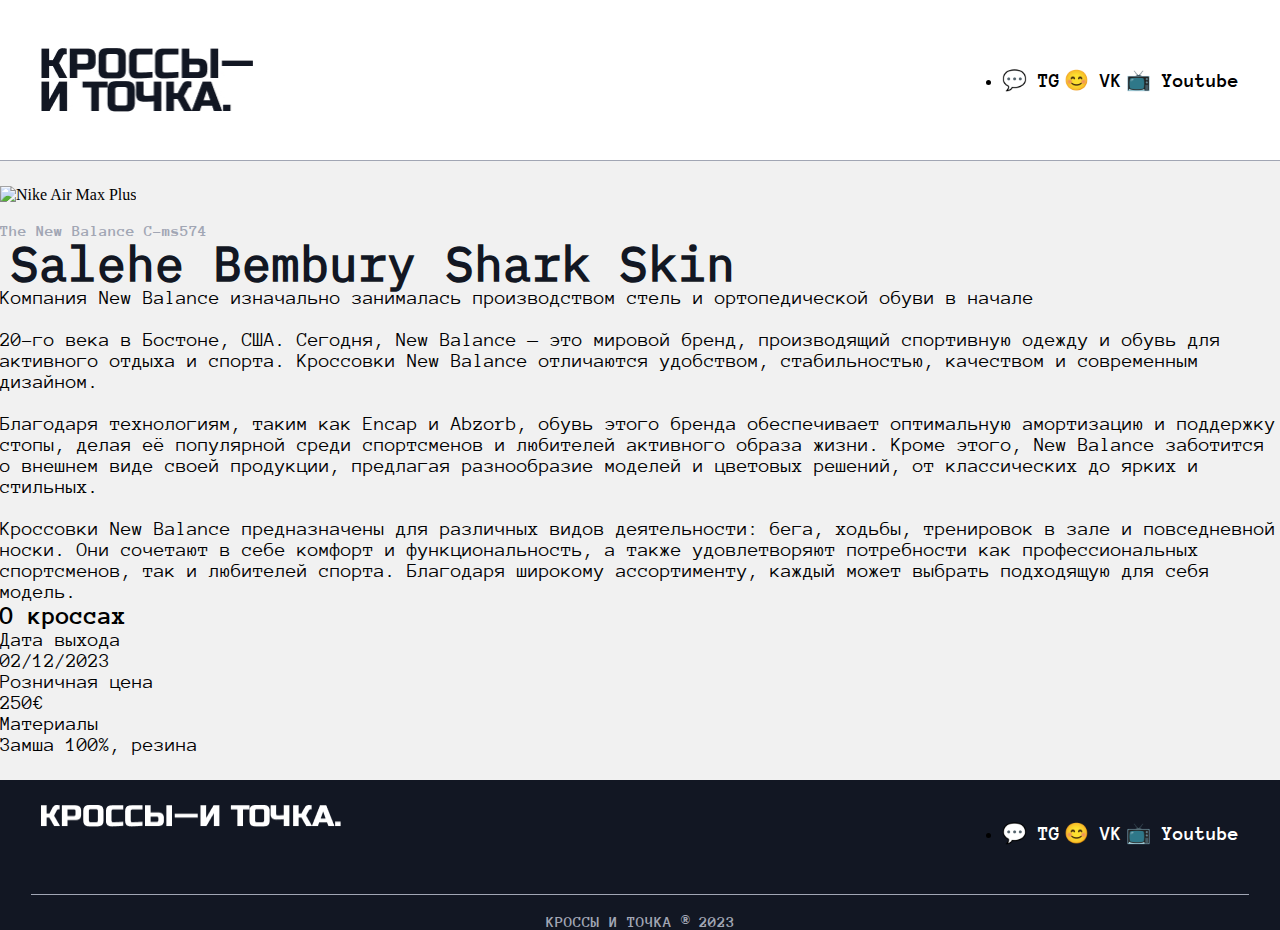
==== 1.html @ 012ce9b2 "Create 1.html" ====
<html lang="ru">
  <head>
    <meta charset="UTF-8">
    <meta name="viewport" content="width=device-width, initial-scale=1.0">
    <title>The New Balance C-ms574</title>
    <link rel="stylesheet" href="style.css"/>
  </head>
  <body>
    <header class="header">
      <div class="title">
        <img src="logo.jpg">
        <nav class="ads">
          <ul>
            <li style="gap: 24px;">
              <a href="https://telegram.org">💬 TG</a>
              <a href="https://vk.com">😊 VK</a>
              <a href="https://www.youtube.com">📺 Youtube</a>
            </li>
          </ul>
        </nav>
      </div>
    </header>
    <div class="rec"></div> 
    <main>
        <div class="big_container">
            <img alt="Nike Air Max Plus" src="sneaker-big__img.jpg">
            <h1>The New Balance C-ms574</h1>
            <h2>Salehe Bembury Shark Skin</h2>
            <add_info>
                <p>Компания New Balance изначально занималась производством стель и ортопедической обуви в начале <br><br>
                    20-го века в Бостоне, США. Сегодня, New Balance — это мировой бренд, производящий спортивную одежду и обувь 
                    для активного отдыха и спорта. Кроссовки New Balance отличаются удобством, стабильностью, качеством и современным дизайном.<br><br>
                    Благодаря технологиям, таким как Encap и Abzorb, обувь этого бренда обеспечивает оптимальную амортизацию и поддержку стопы, делая её 
                    популярной среди спортсменов и любителей активного образа жизни. Кроме этого, New Balance заботится о внешнем виде своей продукции, предлагая 
                    разнообразие моделей и цветовых решений, от классических до ярких и стильных.<br><br>
                    Кроссовки New Balance предназначены для различных видов деятельности: бега, ходьбы, тренировок в зале и повседневной носки. Они сочетают в себе 
                    комфорт и функциональность, а также удовлетворяют потребности как профессиональных спортсменов, так и любителей спорта. Благодаря широкому ассортименту, 
                    каждый может выбрать подходящую для себя модель.
                </p>
                <add_parametrs>
                    <h3>О кроссах</h3>
                    <rec></rec>
                    <piece_of_parametrs>
                        <p>Дата выхода</p>
                        <p>02/12/2023</p>
                    </piece_of_parametrs>
                    <rec></rec>
                    <piece_of_parametrs>
                        <p>Розничная цена</p>
                        <p>250€</p>
                    </piece_of_parametrs>
                    <rec></rec>
                    <piece_of_parametrs>
                        <p>Материалы</p>
                        <p>Замша 100%, резина</p>
                    </piece_of_parametrs>
                    <rec></rec>
                </add_parametrs>
            </add_info>
        </div>
    </main>
    <footer class="footer">
      <div class="title">
        <img src="footer_logo.png" style="width: 299.653px; height: 22.32px;">
        <nav class="ads">
            <ul>
              <li style="gap: 24px;">
                <a href="https://telegram.org" style="color: white;">💬 TG</a>
                <a href="https://vk.com" style="color: white;">😊 VK</a>
                <a href="https://www.youtube.com" style="color: white;">📺 Youtube</a>
              </li>
            </ul>
          </nav>
      </div>
      <div class="rec_footer"></div>
      <h1>КРОССЫ И ТОЧКА ® 2023</h1>
    </footer>
  </body>
</html>
---- style.css ----
@font-face {
    font-family: "Anonymous Pro";
    src: url(fonts/AnonymousPro-Bold.ttf);
    font-weight: 700;
}

@font-face {
  font-family: "Anonymous Pro";
  src: url(fonts/AnonymousPro-Regular.ttf);
}
@font-face {
  font-family: "IBM Plex Mono";
  src: url(fonts/IBMPlexMono-Regular.ttf)
}

body {
  margin: 0px;
}

header {
  display: flex;
  flex-direction: column;
  align-items: center;
  width: 100%;
  background-color: white;
  padding: 25px 0px;
}

.header {
  display: flex;
  justify-content:space-around;
  align-items: center; 
  background-color: white;
  width: 100%; 
  height: 110px;
}

.ads {
  display: inline-flex;
  align-items: center;
  gap: 24px;
  padding-right: 10px;
 }
 .ads a {
  color: #000;
  font-family: Anonymous Pro;
  font-size: 20px;
  font-style: normal;
  font-weight: 700;
  line-height: normal;
  text-decoration-line: none;
}

.rec {
  width: 100%;
  height: 1px;
  background-color: #A1A6B4;
  flex-shrink: 0;
}

.title {
  display: inline-flex;
  justify-content: space-between;
  width: 1218px;
}
.title img {
  width: 212.34px;
  height: 63.24px;
  padding-left: 10px;
}

main {
  display: flex;
  flex-direction: column;
  align-items: center;
  width: 100%;
  background-color: #F1F1F1;
  padding: 25px 0px;
}

.main {
  display: flex;
  flex-direction: column;
  align-items: flex-start;
  gap: 24px; 
}

.Triplekill {
  display: flex;
  align-items: flex-start;
  width: 1218px;
  height: auto;
  gap: 24px; 
}

.container {
  display: flex;
	display: inline-block;
  background-color: white;
  border-radius: 12px;
  border: 0px solid var(--text_gray, #A1A6B4); 
	margin: 10px;
}
.container img {
  display: flex;
	width: 370px;
  border-radius: 12px 12px 0px 0px; 
}
.container div {
  display: flex;
  flex-direction: column;
  justify-content: center;
  align-items: flex-start;
  gap: 10px;
  padding: 32px 24px; 
}

footer {
  display: flex;
  flex-direction: column;
  align-items: center;
  width: 100%;
  height: 100px;
  padding: 25px 0px;
  background-color: #121723;
}

.rec_footer {
  width: 1218px;
  height: 1px;
  background-color: #A1A6B4;
  flex-shrink: 0;
  margin-top: 33px;
}

h1 {
  font-family: Anonymous Pro;
  font-size: 16px;
  font-style: normal;
  font-weight: 700;
  line-height: normal; 
  color: #A1A6B4;
  margin-top: 18px;
  margin-bottom: 0px;
}

h2 {
  color: #121723;
  font-family: IBM Plex Mono;
  font-size: 48px;
  font-style: normal;
  font-weight: 700;
  line-height: 100%;
  margin: 0px 10px;
}

h3 {
  font-family: "Anonymous Pro", sans-serif;
	font-size: 26px;
  margin: 0px;
}

p {
  font-family: "Anonymous Pro", sans-serif;
  font-size: 20px;
  margin: 0px;
}
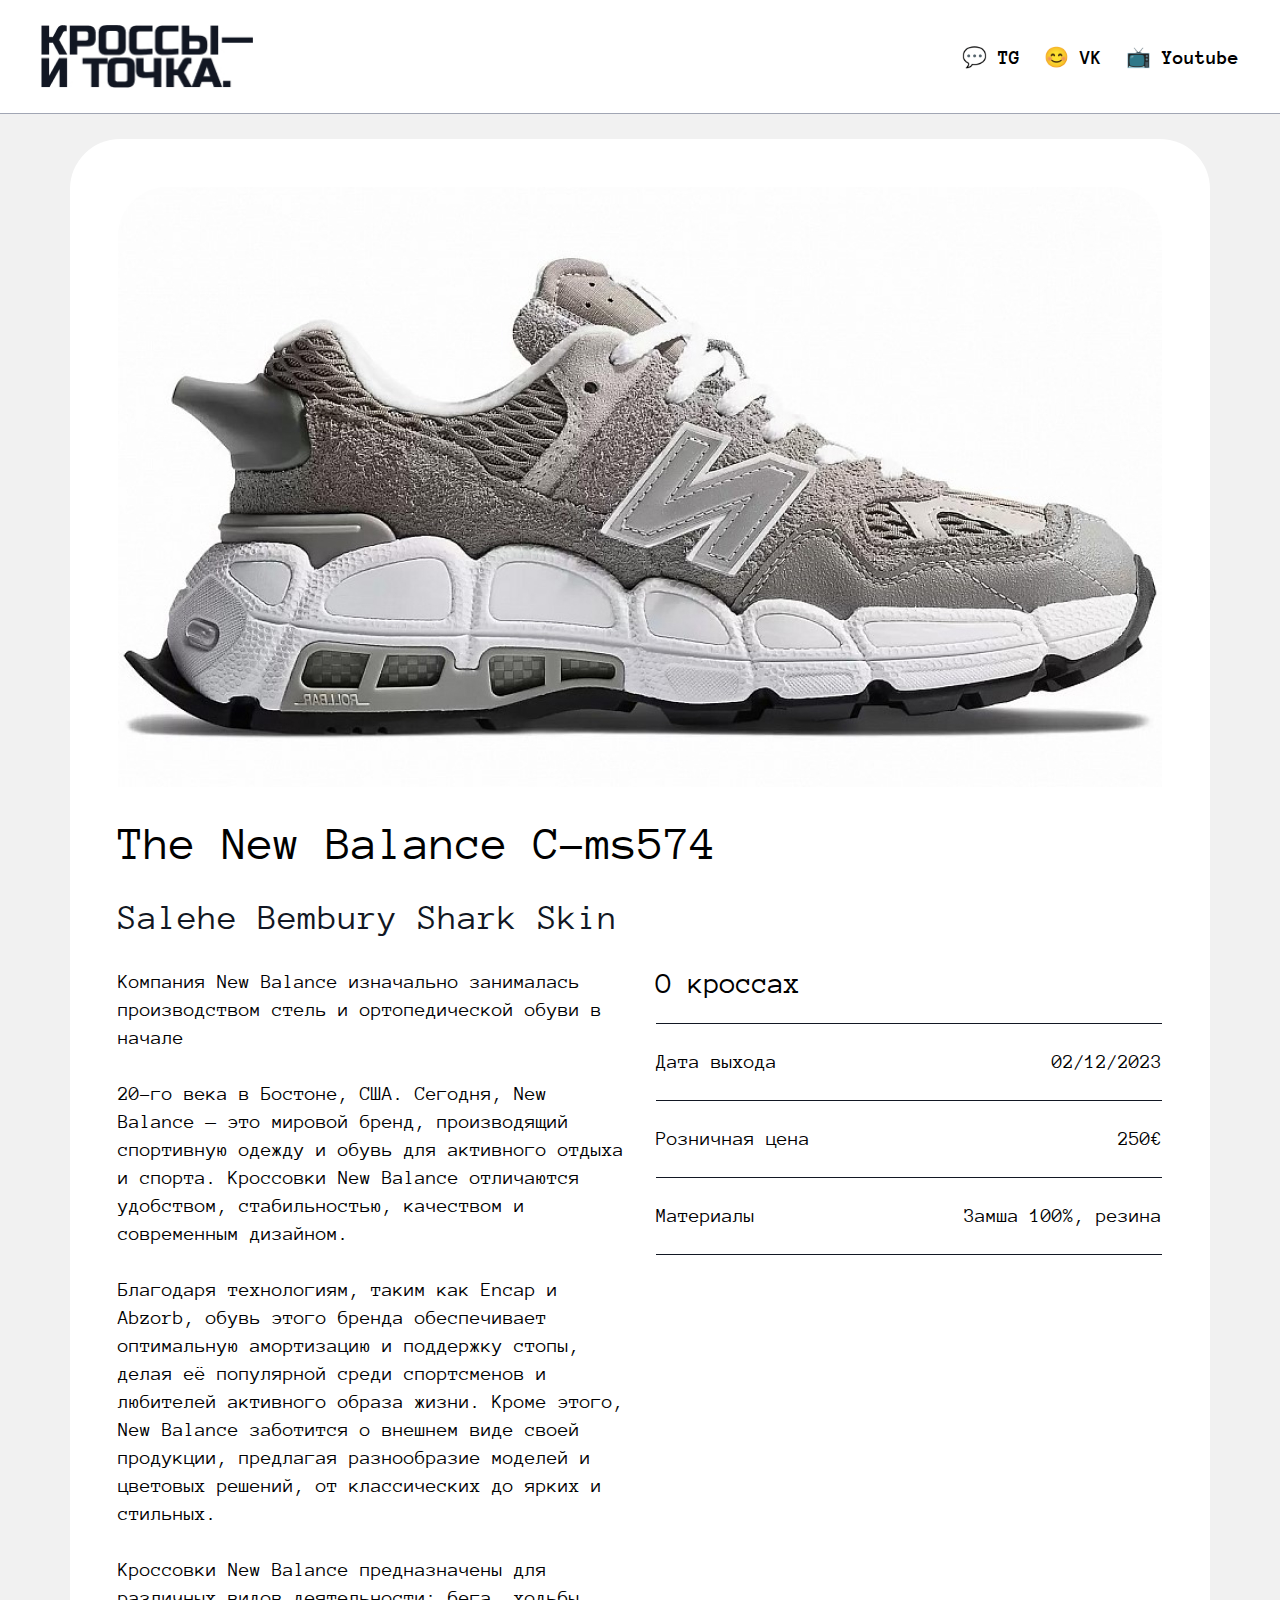
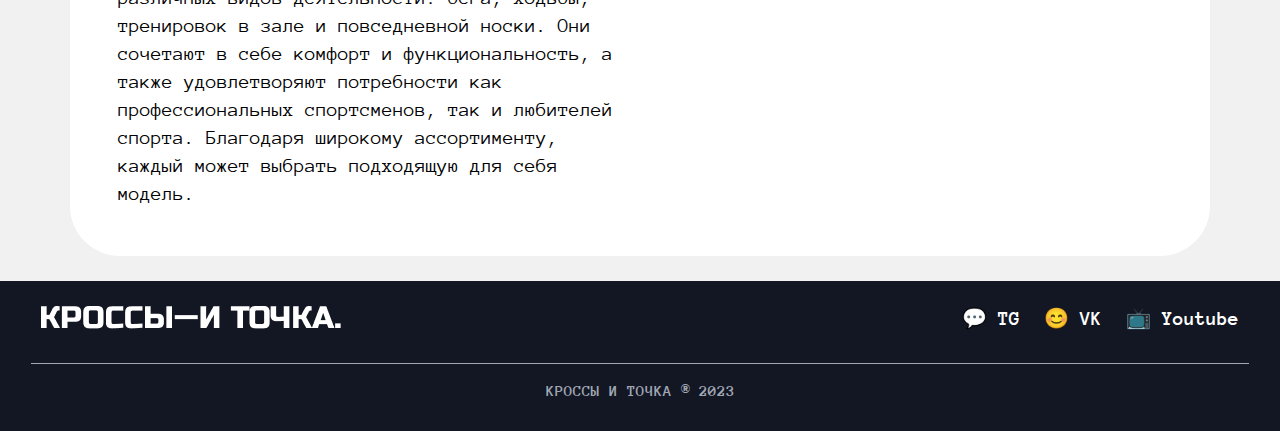
==== commit 47b81ca5: "Update 1.html" ====
--- a/1.html
+++ b/1.html
@@ -8,7 +8,7 @@
   <body>
     <header class="header">
       <div class="title">
-        <img src="logo.jpg">
+        <a href="index.html"><img src="logo.jpg"></a>
         <nav class="ads">
           <ul>
             <li style="gap: 24px;">
--- a/style.css
+++ b/style.css
@@ -17,7 +17,7 @@
   margin: 0px;
 }
 
-header {
+.header {
   display: flex;
   flex-direction: column;
   align-items: center;
@@ -26,19 +26,9 @@
   padding: 25px 0px;
 }
 
-.header {
-  display: flex;
-  justify-content:space-around;
-  align-items: center; 
-  background-color: white;
-  width: 100%; 
-  height: 110px;
-}
-
 .ads {
   display: inline-flex;
   align-items: center;
-  gap: 24px;
   padding-right: 10px;
  }
  .ads a {
@@ -51,6 +41,16 @@
   text-decoration-line: none;
 }
 
+ul {
+  margin: 0px;
+  padding: 0px;
+}
+
+li {
+  display: flex;
+  gap: 24px;
+}
+
 .rec {
   width: 100%;
   height: 1px;
@@ -80,17 +80,79 @@
 
 .main {
   display: flex;
-  flex-direction: column;
+  flex-wrap: wrap;
   align-items: flex-start;
   gap: 24px; 
-}
-
-.Triplekill {
-  display: flex;
-  align-items: flex-start;
   width: 1218px;
-  height: auto;
+}
+
+.name {
+  width: 100%;
+}
+
+.big_container {
+  display: flex;
+  width: 1044px;
+  padding: 48px;
+  flex-direction: column;
+  align-items: flex-start;
+  gap: 32px; 
+  border-radius: 50px;
+  background: var(--white-100, #FFF); 
+}
+.big_container img {
+  height: 600px;
+  align-self: stretch; 
+}
+.big_container h1 {
+  color: #000;
+  font-family: Anonymous Pro;
+  font-size: 48px;
+  font-style: normal;
+  font-weight: 400;
+  margin: 0px;
+}
+.big_container h2 {
+  font-family: Anonymous Pro;
+  font-size: 36px;
+  font-style: normal;
+  font-weight: 400;
+  margin: 0px;
+}
+.big_container h3 {
+  font-family: Anonymous Pro;
+  font-size: 30px;
+  font-style: normal;
+  font-weight: 400;
+}
+.big_container add_info {
+  display: flex;
+  align-items: flex-start;
+  gap: 32px; 
+}
+.big_container p {
+  font-family: Anonymous Pro;
+  font-size: 20px;
+  font-style: normal;
+  font-weight: 400;
+  line-height: 28px;
+}
+.big_container add_parametrs {
+  display: flex;
+  flex-direction: column;
+  align-items: flex-start;
   gap: 24px; 
+}
+.big_container rec {
+  width: 506px;
+  height: 1px;
+  background-color: #121723;
+}
+.big_container piece_of_parametrs{
+  display: flex;
+  justify-content: space-between;
+  align-items: flex-start;
+  width: 506px;
 }
 
 .container {
@@ -100,6 +162,7 @@
   border-radius: 12px;
   border: 0px solid var(--text_gray, #A1A6B4); 
 	margin: 10px;
+  width: 370px;
 }
 .container img {
   display: flex;
@@ -115,7 +178,7 @@
   padding: 32px 24px; 
 }
 
-footer {
+.footer {
   display: flex;
   flex-direction: column;
   align-items: center;
@@ -164,4 +227,8 @@
   font-family: "Anonymous Pro", sans-serif;
   font-size: 20px;
   margin: 0px;
+}
+
+li::marker{
+  content: none;
 }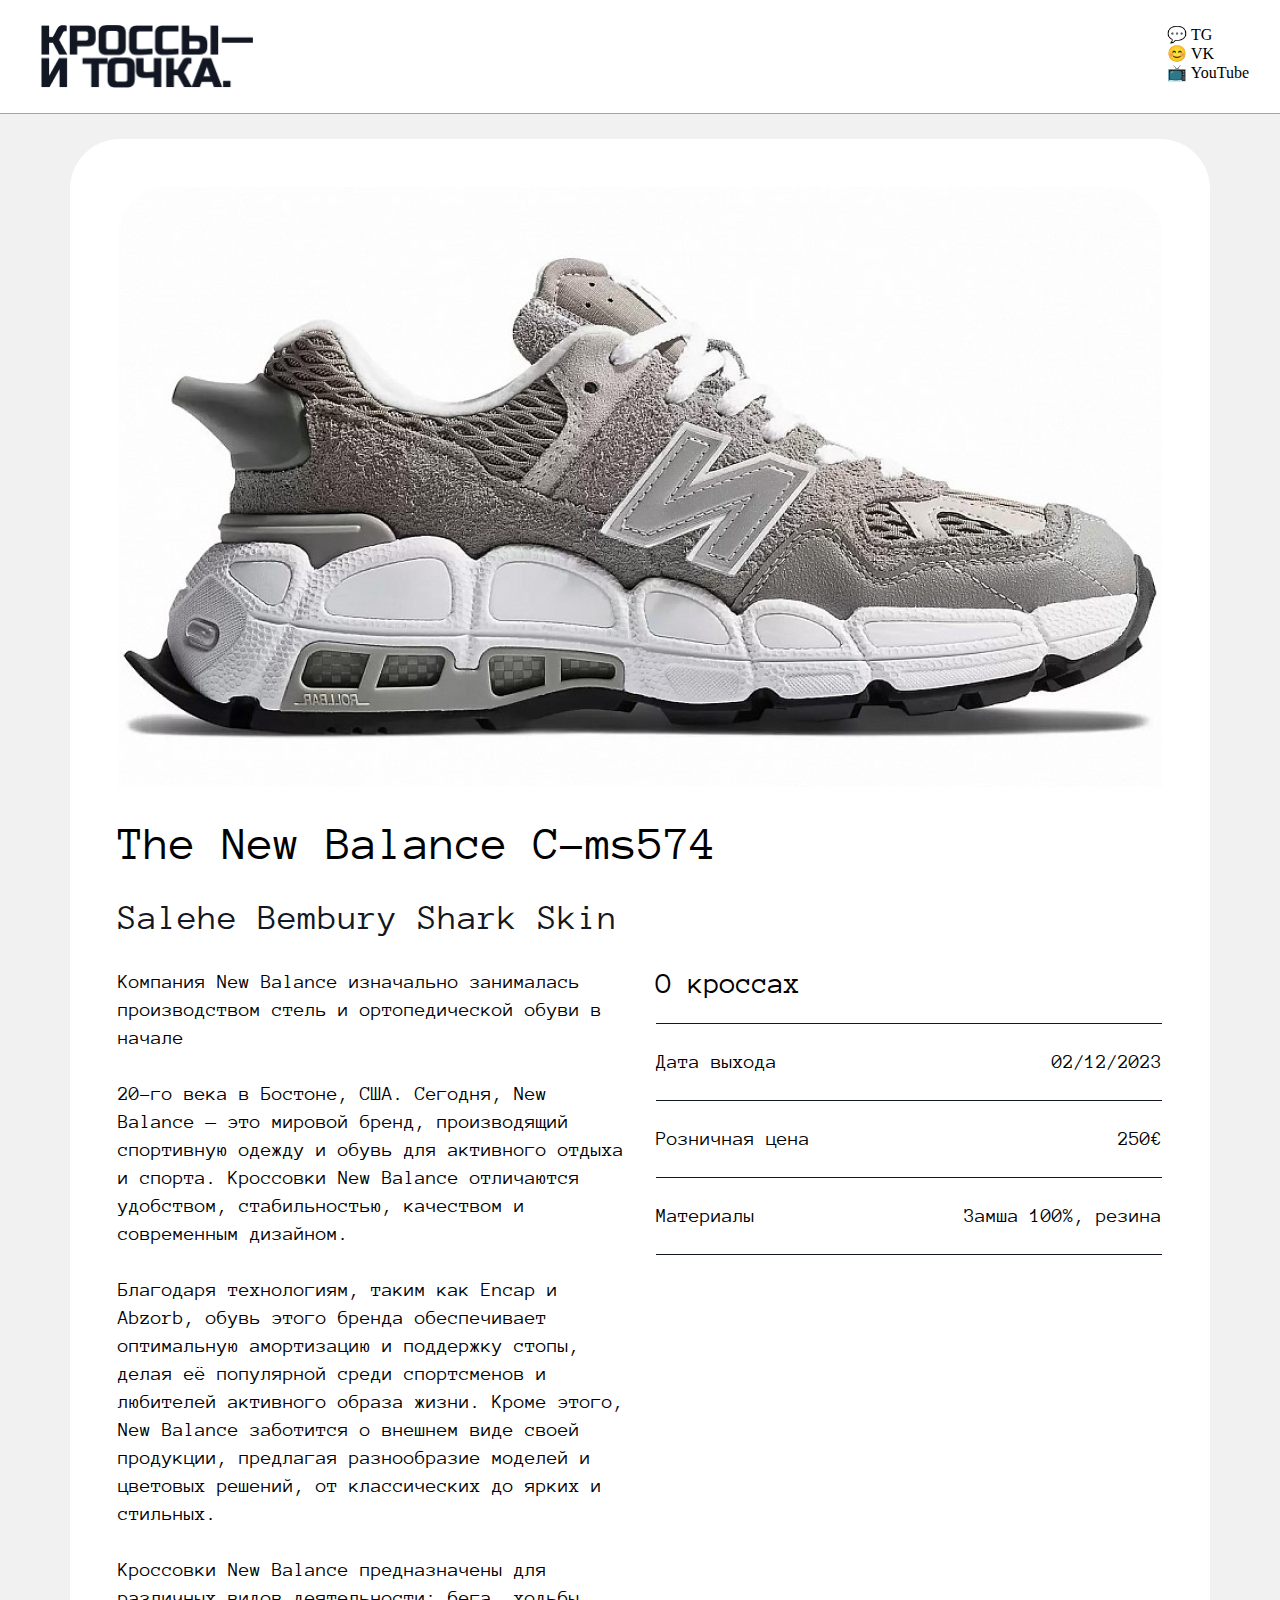
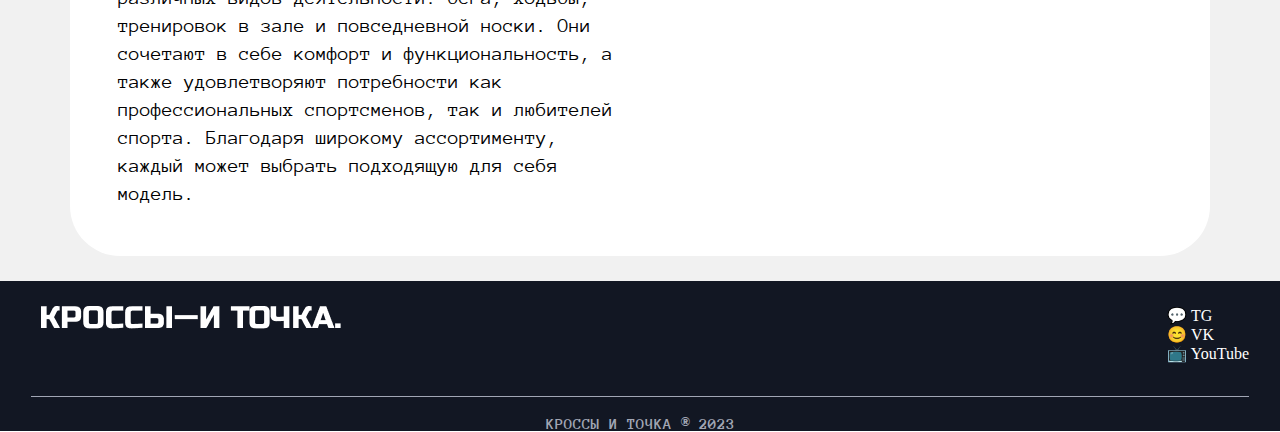
==== commit 6776115d: "Update 1.html" ====
--- a/1.html
+++ b/1.html
@@ -9,12 +9,16 @@
     <header class="header">
       <div class="title">
         <a href="index.html"><img src="logo.jpg"></a>
-        <nav class="ads">
-          <ul>
-            <li style="gap: 24px;">
-              <a href="https://telegram.org">💬 TG</a>
-              <a href="https://vk.com">😊 VK</a>
-              <a href="https://www.youtube.com">📺 Youtube</a>
+        <nav>
+          <ul class="nav-list">
+            <li class="nav-item">
+              <a href="https://telegram.org" class="nav-link">💬 TG</a>
+            </li>
+            <li class="nav-item">
+              <a href="https://vk.com" class="nav-link">😊 VK</a>
+            </li>
+            <li class="nav-item">
+              <a href="https://www.youtube.com" class="nav-link">📺 YouTube</a>
             </li>
           </ul>
         </nav>
@@ -62,15 +66,19 @@
     <footer class="footer">
       <div class="title">
         <img src="footer_logo.png" style="width: 299.653px; height: 22.32px;">
-        <nav class="ads">
-            <ul>
-              <li style="gap: 24px;">
-                <a href="https://telegram.org" style="color: white;">💬 TG</a>
-                <a href="https://vk.com" style="color: white;">😊 VK</a>
-                <a href="https://www.youtube.com" style="color: white;">📺 Youtube</a>
-              </li>
-            </ul>
-          </nav>
+        <nav>
+          <ul class="nav-list">
+            <li class="nav-item">
+              <a href="https://telegram.org" class="nav-link" style="color: white;">💬 TG</a>
+            </li>
+            <li class="nav-item">
+              <a href="https://vk.com" class="nav-link" style="color: white;">😊 VK</a>
+            </li>
+            <li class="nav-item">
+              <a href="https://www.youtube.com" class="nav-link" style="color: white;">📺 YouTube</a>
+            </li>
+          </ul>
+        </nav>
       </div>
       <div class="rec_footer"></div>
       <h1>КРОССЫ И ТОЧКА ® 2023</h1>
--- a/style.css
+++ b/style.css
@@ -49,6 +49,11 @@
 li {
   display: flex;
   gap: 24px;
+}
+
+a {
+  color: #000;
+  text-decoration: none;
 }
 
 .rec {
@@ -178,6 +183,36 @@
   padding: 32px 24px; 
 }
 
+.container1 {
+  display: flex;
+	display: inline-block;
+  background-color: white;
+  border-radius: 12px;
+  border: 0px solid var(--text_gray, #A1A6B4); 
+	margin: 10px;
+  width: 370px;
+  transition: box-shadow ease-in-out 200ms;
+  transition: transform ease-in-out 200ms;
+}
+.container1 img {
+  display: flex;
+	width: 370px;
+  border-radius: 12px 12px 0px 0px; 
+}
+.container1 div {
+  display: flex;
+  flex-direction: column;
+  justify-content: center;
+  align-items: flex-start;
+  gap: 10px;
+  padding: 32px 24px; 
+}
+
+.container1:hover {
+  box-shadow: 0px 4px 4px 0px rgba(0, 0, 0, 0.25); 
+  transform: translate(0px, -10px);
+}
+
 .footer {
   display: flex;
   flex-direction: column;
